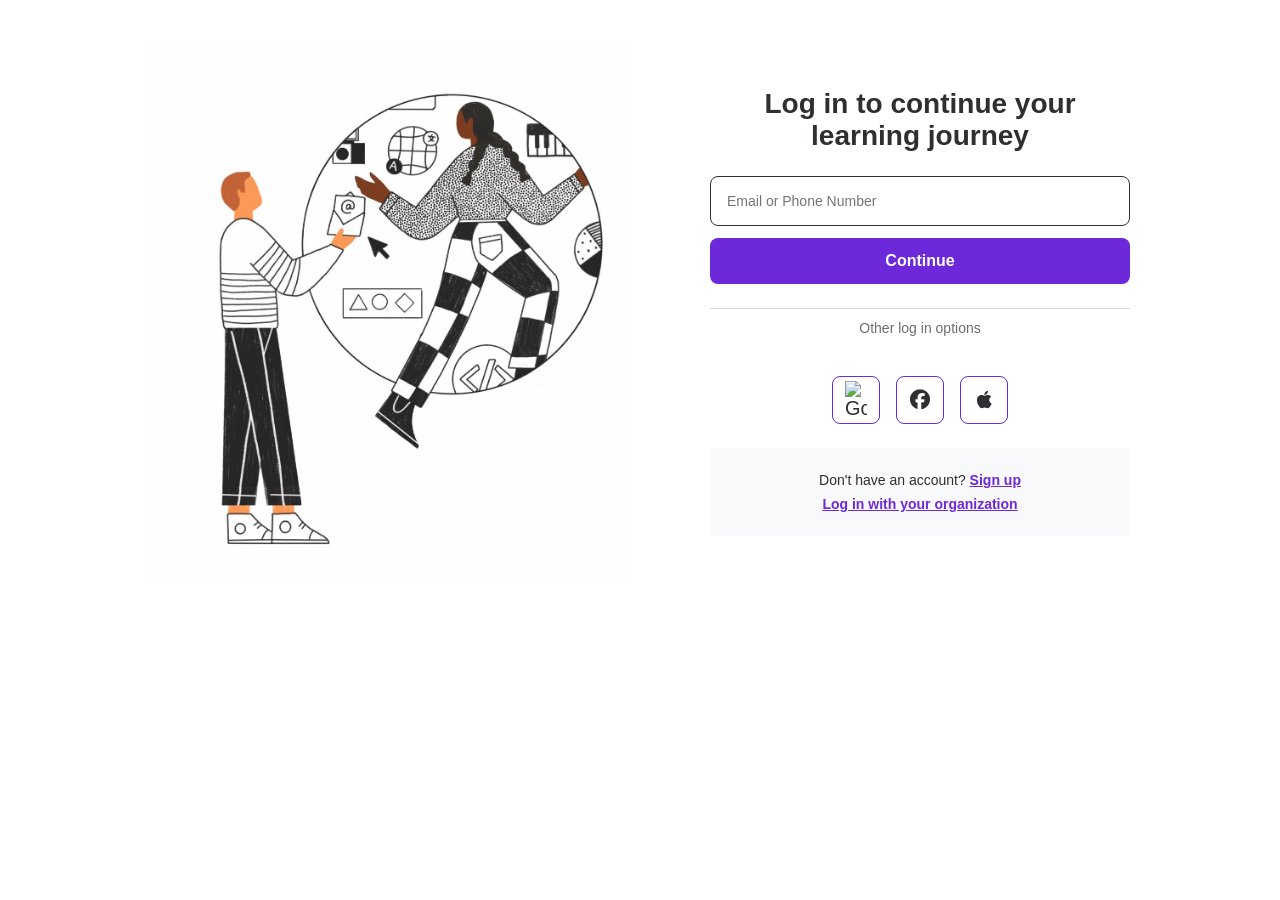
==== login.html @ dc66afc2 "created udemy-clone" ====
<!DOCTYPE html>
<html lang="en">
<head>
    <meta charset="UTF-8">
    <title>Log into continue your learning journey | Udemy</title>
    
    <link rel="stylesheet" href="https://cdnjs.cloudflare.com/ajax/libs/font-awesome/6.5.1/css/all.min.css">
    <link rel="stylesheet" href="login.css">
</head>
<body>

    <div class="login">

        <div class="login__left">
            <img src="./images/login banner.jpeg" alt="Login illustration">
        </div>

        <div class="login__right">
            <p class="login__title">Log in to continue your learning journey</p>

            <input class="login__input" type="text" placeholder="Email or Phone Number">

            <button class="login__btn">Continue</button>

            <div class="login__or">
                <p>Other log in options</p>
            </div>

            <div class="login__social">
                <a href="#"><img src="https://upload.wikimedia.org/wikipedia/commons/c/c1/Google_%22G%22_logo.svg" alt="Google" width="22"></a>
                <a href="#"><span class="fa-brands fa-facebook"></span></a>
                <a href="#"><span class="fa-brands fa-apple"></span></a>
            </div>

            <div class="login__box">
                <p>Don't have an account? <a href="#">Sign up</a></p>
                <p><a href="#">Log in with your organization</a></p>
            </div>
        </div>

    </div>

</body>
</html>
---- login.css ----
* {
    box-sizing: border-box;
}

body {
    margin: 0;
    font-family: Arial, Helvetica, sans-serif;
    background-color: #ffffff;
}

.login {
    display: flex;
    align-items: center;
    justify-content: center;
    gap: 80px;
    padding: 40px;
}

.login__left {
    width: 40%;
}

.login__left img {
    width: 100%;
    height: auto;
    display: block;
}

.login__right {
    width: 420px;
}

.login__title {
    font-size: 28px;
    font-weight: bold;
    color: #2d2f31;
    text-align: center;
    margin: 0 0 24px 0;
}

.login__input {
    width: 100%;
    padding: 16px;
    font-size: 14px;
    border: 1px solid #2d2f31;
    border-radius: 8px;
    margin-bottom: 12px;
}

.login__btn {
    width: 100%;
    padding: 14px;
    border: none;
    background-color: #6d28d9;
    color: #ffffff;
    font-size: 16px;
    font-weight: bold;
    cursor: pointer;
    border-radius: 8px;
}

.login__or {
    padding-top: 10px;
    text-align: center;
    margin: 24px 0 16px 0;
    border-top: 1px solid #d1d7dc;
}

.login__or p {
    display: inline-block;
    background-color: #ffffff;
    padding: 10px;
    margin-top: -12px;
    color: #6a6f73;
    font-size: 14px;
}

.login__social {
    display: flex;
    justify-content: center;
    gap: 16px;
    margin-bottom: 24px;
}

.login__social a {
    width: 48px;
    height: 48px;
    border: solid #6d28d9 1px ;
    border-radius: 8px;
    display: flex;
    align-items: center;
    justify-content: center;
    color: #2d2f31;
    font-size: 20px;
    cursor: pointer;
    text-decoration: none;
}

.login__box {
    background-color: #f7f9fa;
    padding: 16px;
    text-align: center;
}

.login__box p {
    margin: 8px;
    font-size: 14px;
    color: #2d2f31;
}

.login__box a {
    color: #6d28d9;
    font-weight: bold;
    cursor: pointer;
}
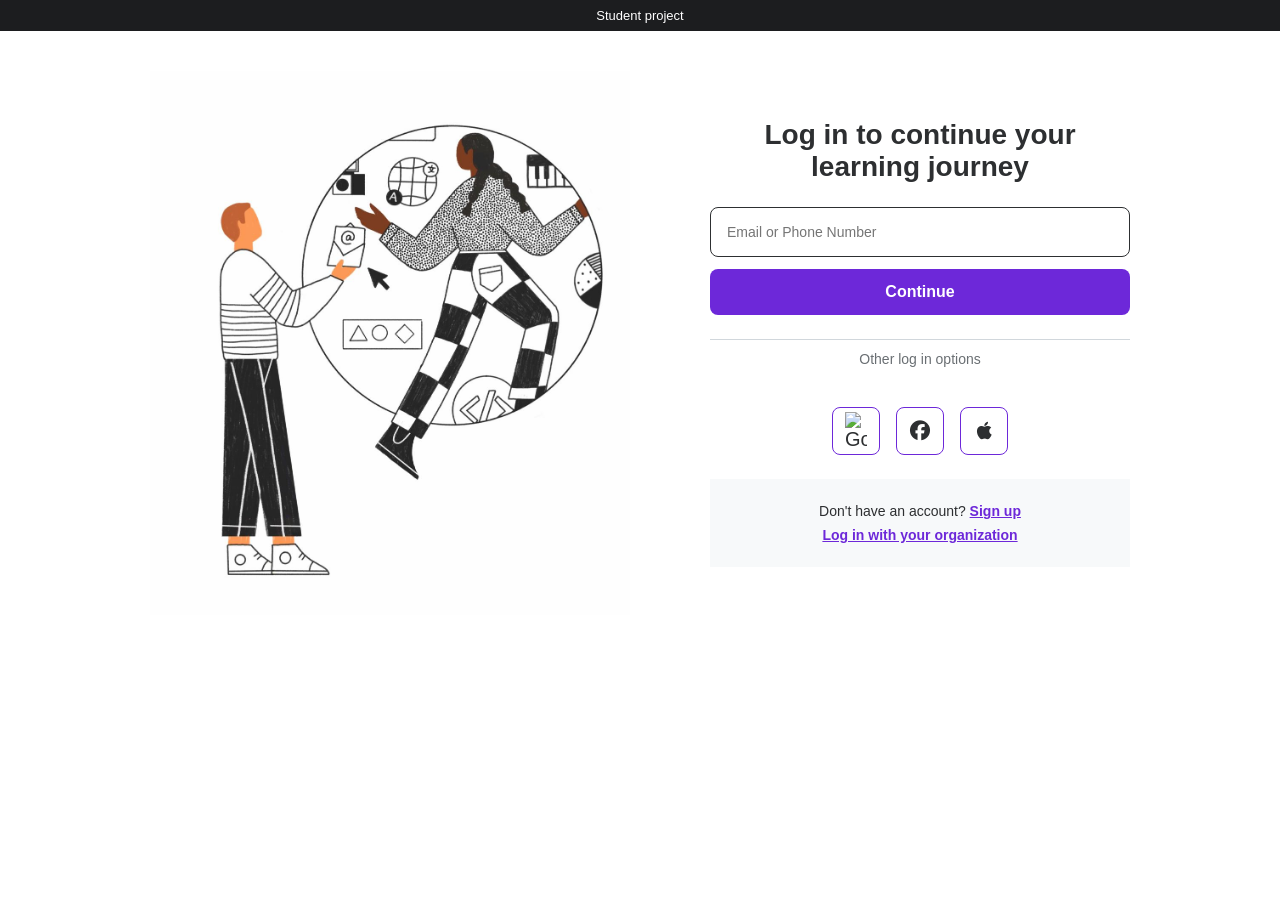
==== commit f600e820: "Add student project notice." ====
--- a/login.html
+++ b/login.html
@@ -2,12 +2,16 @@
 <html lang="en">
 <head>
     <meta charset="UTF-8">
-    <title>Log into continue your learning journey | Udemy</title>
+    <title>Udemy Clone</title>
     
     <link rel="stylesheet" href="https://cdnjs.cloudflare.com/ajax/libs/font-awesome/6.5.1/css/all.min.css">
     <link rel="stylesheet" href="login.css">
 </head>
 <body>
+
+    <div class="notice">
+        Student project
+    </div>
 
     <div class="login">
 
--- a/login.css
+++ b/login.css
@@ -6,6 +6,14 @@
     margin: 0;
     font-family: Arial, Helvetica, sans-serif;
     background-color: #ffffff;
+}
+
+.notice {
+    background-color: #1c1d1f;
+    color: #ffffff;
+    text-align: center;
+    padding: 8px 16px;
+    font-size: 13px;
 }
 
 .login {
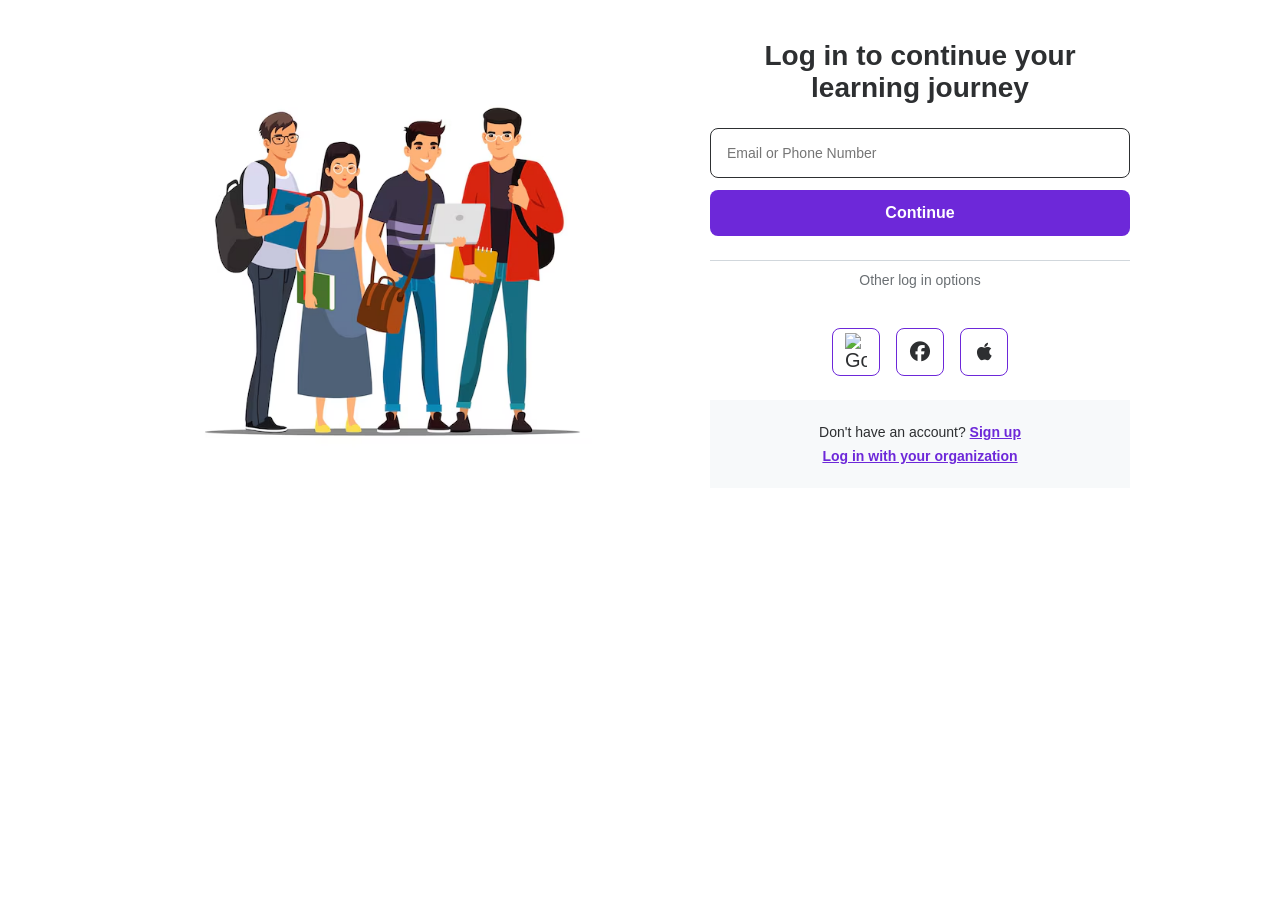
==== commit b39fb540: "Remove the student project notice." ====
--- a/login.html
+++ b/login.html
@@ -8,10 +8,6 @@
     <link rel="stylesheet" href="login.css">
 </head>
 <body>
-
-    <div class="notice">
-        Student project
-    </div>
 
     <div class="login">
 
